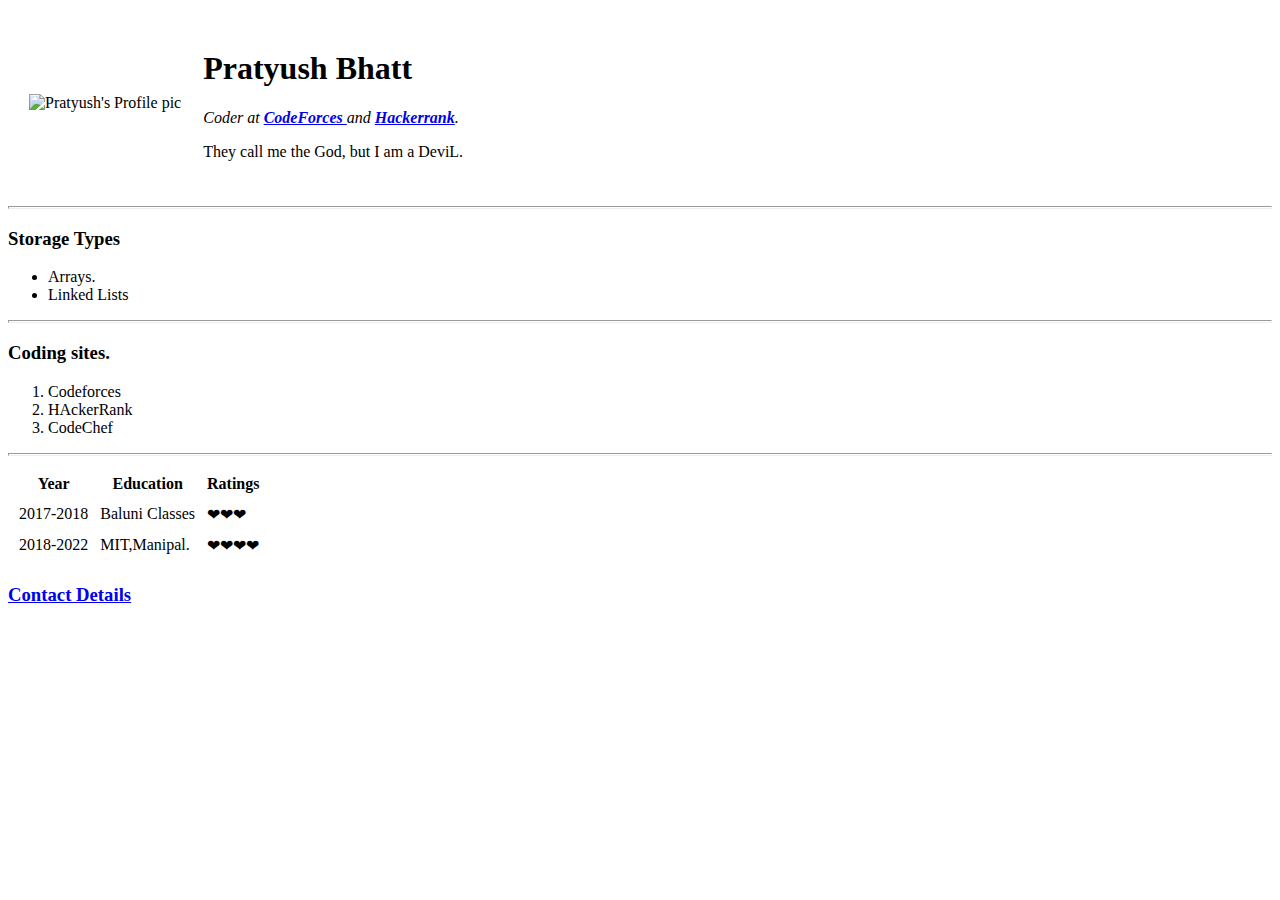
==== index.html @ c3ffd050 "Add files via upload" ====
<!DOCTYPE html>
<html lang="S" dir="ltr">

<head>
  <meta charset="utf-8">
  <title>Pratyush's Personal site.</title>
</head>

<body>
  <table cellspacing="20">
    <tr>
      <td> <img src="https://media1.popsugar-assets.com/files/thumbor/WFiGrIrry8-qNrcVGnk2UV3jKYA/fit-in/1024x1024/filters:format_auto-!!-:strip_icc-!!-/2019/11/11/732/n/44701584/9fcd52ed5dc98dbed17f26.17153609_/i/post-malone-hot-pictures.jpg"
          height="200" width="150" alt="Pratyush's Profile pic"></td>
      <td>
        <h1>Pratyush Bhatt</h1>
        <p><em>Coder at <strong><a href="https://codeforces.com/profile/LZD_DeViL0902">CodeForces </a></strong>and <strong><a href="https://www.hackerrank.com/dashboard">Hackerrank</a></strong>.</em></p>
        <p>They call me the God, but I am a DeviL.</p>
      </td>
    </tr>
  </table>

  <hr size="3" noshades>
  <h3>Storage Types</h3>
  <ul>
    <li>
      Arrays.
    </li>
    <li>
      Linked Lists
    </li>
  </ul>
  <hr size="3" noshades>
  <h3>Coding sites.</h3>
  <ol>
    <li>
      Codeforces
    </li>
    <li>HAckerRank</li>
    <li>CodeChef</li>
  </ol>
  <hr size="3" noshades>
  <table cellspacing="10">
    <thead>
      <tr>
        <th>Year</th>
        <th>Education</th>
        <th>Ratings</th>
      </tr>
    </thead>
    <tbody>
      <tr>
        <td>2017-2018</td>
        <td>Baluni Classes</td>
        <td>❤❤❤</td>
      </tr>
      <tr>
        <td>2018-2022</td>
        <td>MIT,Manipal.</td>
        <td>❤❤❤❤</td>
      </tr>
    </tbody>
  </table>
  <a href="Contacts.html">
    <h3>Contact Details</h3>
  </a>
</body>

</html>
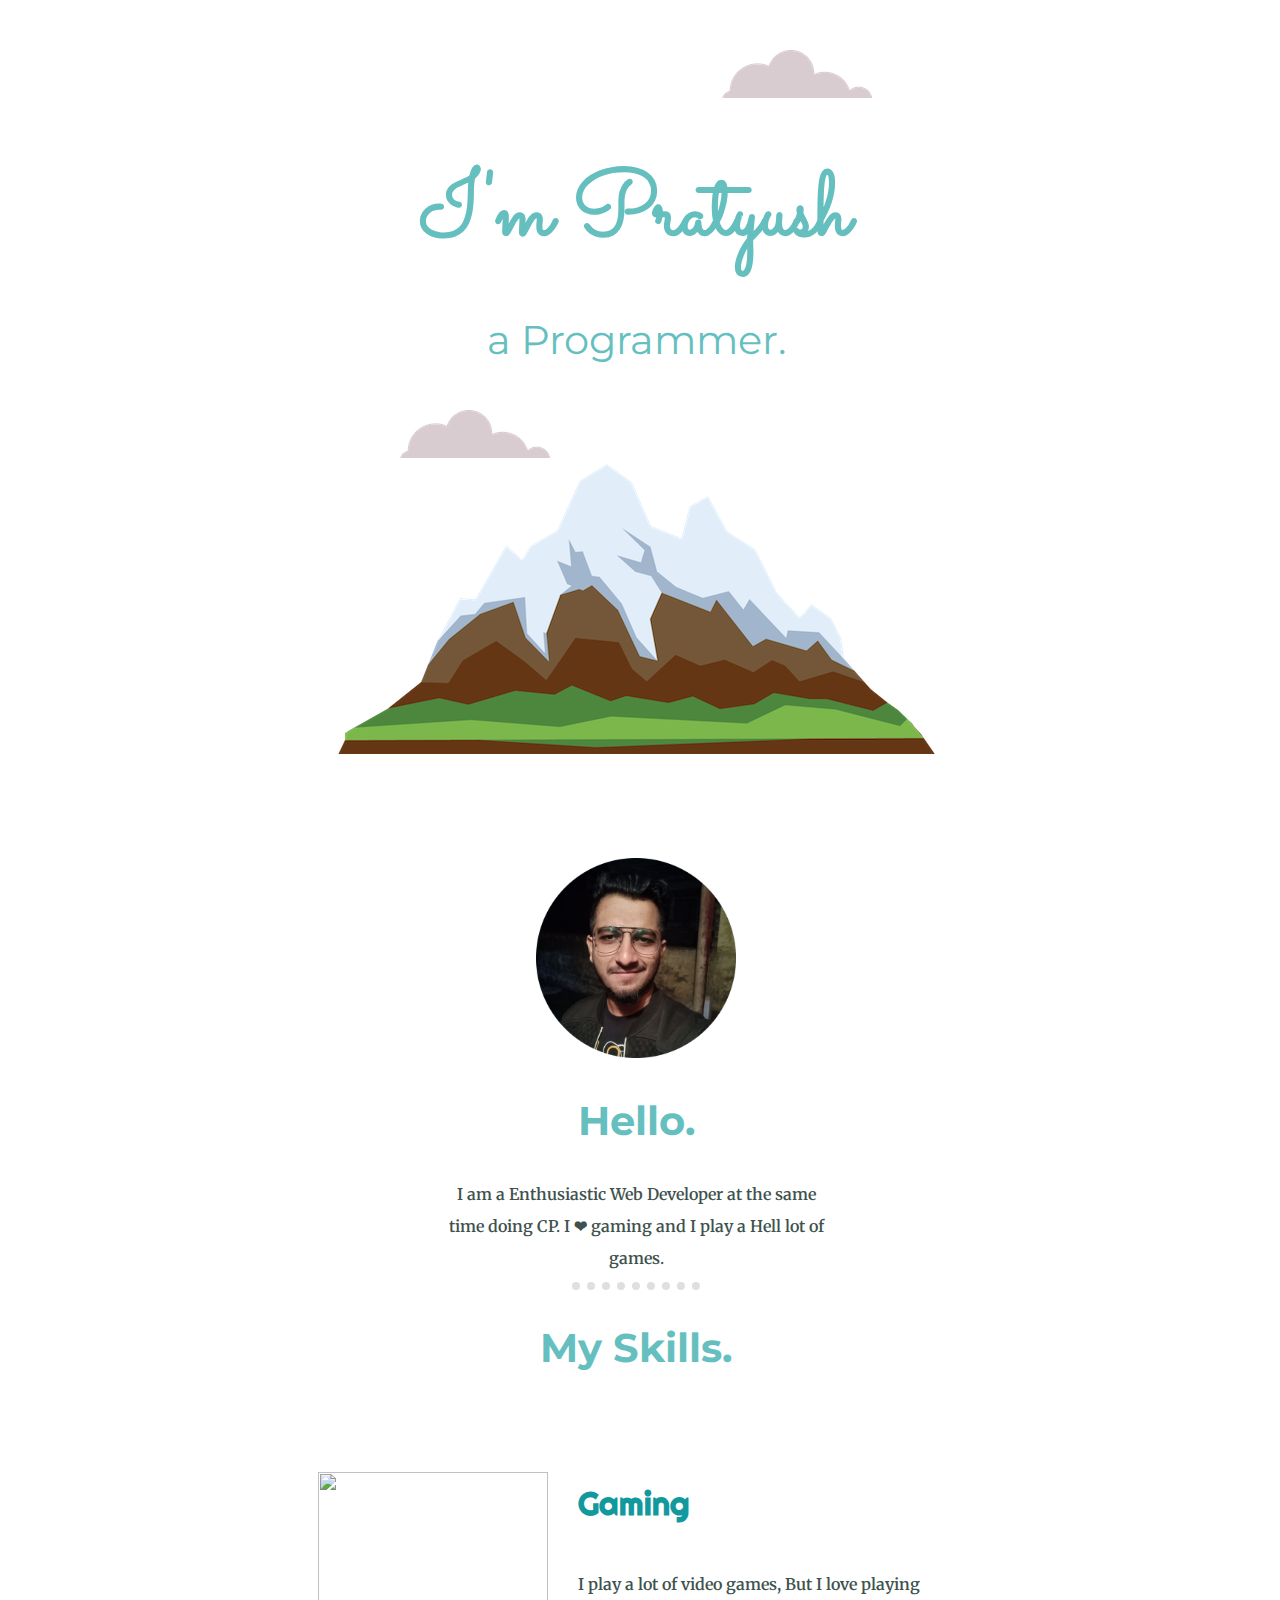
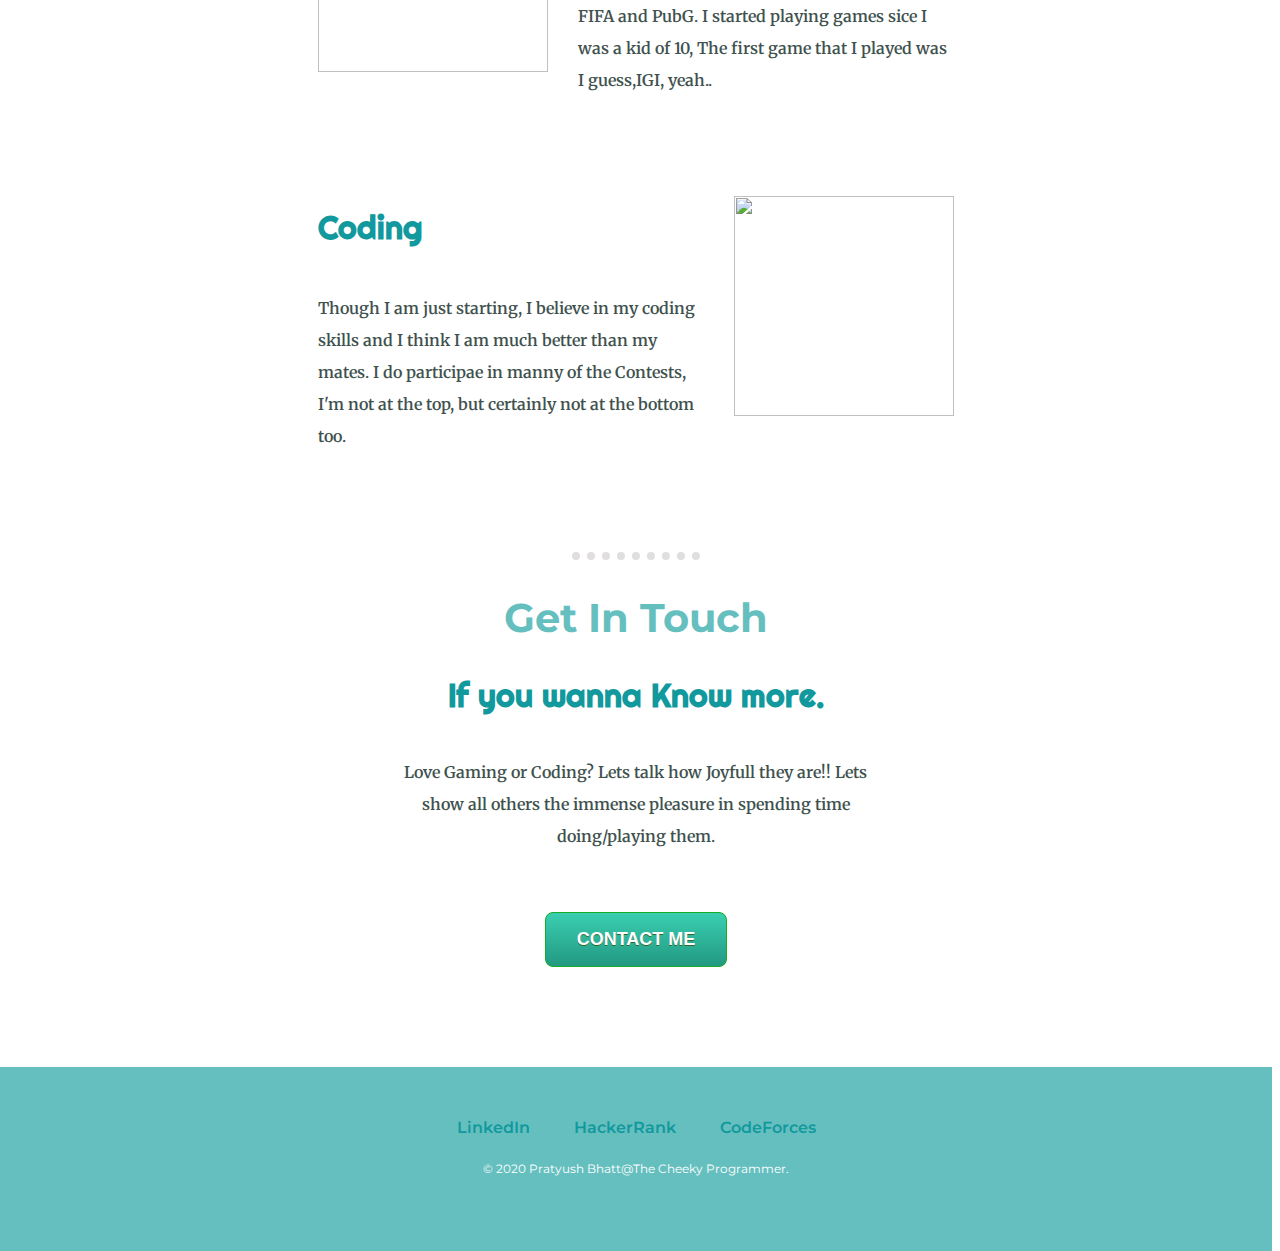
==== commit 52a32019: "Add files via upload" ====
--- a/index.html
+++ b/index.html
@@ -1,68 +1,62 @@
 <!DOCTYPE html>
-<html lang="S" dir="ltr">
+<html>
 
 <head>
   <meta charset="utf-8">
-  <title>Pratyush's Personal site.</title>
+  <title>Pratyush Bhatt</title>
+  <link rel="stylesheet" href="css/styles.css">
+  <link rel="icon" href="favicon.ico">
+<link href="https://fonts.googleapis.com/css2?family=Merriweather:wght@300&family=Montserrat&family=Righteous&family=Sacramento&display=swap" rel="stylesheet">
 </head>
 
 <body>
-  <table cellspacing="20">
-    <tr>
-      <td> <img src="https://media1.popsugar-assets.com/files/thumbor/WFiGrIrry8-qNrcVGnk2UV3jKYA/fit-in/1024x1024/filters:format_auto-!!-:strip_icc-!!-/2019/11/11/732/n/44701584/9fcd52ed5dc98dbed17f26.17153609_/i/post-malone-hot-pictures.jpg"
-          height="200" width="150" alt="Pratyush's Profile pic"></td>
-      <td>
-        <h1>Pratyush Bhatt</h1>
-        <p><em>Coder at <strong><a href="https://codeforces.com/profile/LZD_DeViL0902">CodeForces </a></strong>and <strong><a href="https://www.hackerrank.com/dashboard">Hackerrank</a></strong>.</em></p>
-        <p>They call me the God, but I am a DeviL.</p>
-      </td>
-    </tr>
-  </table>
+  <div class="top-container">
+    <img class="top-cloud" src="images/cloud.png" alt="cloud-Image">
+    <h1 class="name">I'm Pratyush</h1>
+    <h2 class="Programmer" >a Programmer.</h2>
+    <img src="images/cloud.png" class="bottom-cloud" alt="cloud-Image">
+    <img src="images/mountain.png" alt="Mountain-image">
+  </div>
+  <div class="middle-container">
+    <div class="profile">
+      <img src="pratyush2_edits.png" alt="" class="profiles">
+      <h2>Hello.</h2>
+      <p class="intro">I am a Enthusiastic Web Developer at the same time doing CP.
+      I ❤ gaming and I play a Hell lot of games.</p>
+    </div>
+    <hr>
+    <div class="skills">
+      <h2>My Skills.</h2>
+      <div class="skill-row">
+        <img class="Gaming" src="https://e00-marca.uecdn.es/assets/multimedia/imagenes/2019/04/21/15558324690971.jpg" alt="">
+        <h3>Gaming</h3>
+        <p class="desc-gaming">I play a lot of video games, But I love playing FIFA and PubG.
+        I started playing games sice I was a kid of 10, The first game that I played was I guess,IGI, yeah..</p>
+      </div>
+      <div class="skill-row">
+        <img class="coding" src="https://media.giphy.com/media/10zxDv7Hv5RF9C/giphy.gif" alt="">
+        <h3>Coding</h3>
+        <p class="desc-Coding">Though I am just starting, I believe in my coding skills and I think I am much better than my mates.
+          I do participae in manny of the Contests, I'm not at the top, but certainly not at the bottom too.</p>
+      </div>
+    </div>
+    <hr>
+    <div class="contact-me">
+      <h2>Get In Touch</h2>
+      <h3>If you wanna Know more.</h3>
+      <p class="contact-message">Love Gaming or Coding? Lets talk how Joyfull they are!! Lets show all others the immense pleasure in spending time doing/playing them.</p>
+      <a href="mailto:pratyushbhatt1617@gmail.com" class="btn">CONTACT ME</a>
+    </div>
+  </div>
 
-  <hr size="3" noshades>
-  <h3>Storage Types</h3>
-  <ul>
-    <li>
-      Arrays.
-    </li>
-    <li>
-      Linked Lists
-    </li>
-  </ul>
-  <hr size="3" noshades>
-  <h3>Coding sites.</h3>
-  <ol>
-    <li>
-      Codeforces
-    </li>
-    <li>HAckerRank</li>
-    <li>CodeChef</li>
-  </ol>
-  <hr size="3" noshades>
-  <table cellspacing="10">
-    <thead>
-      <tr>
-        <th>Year</th>
-        <th>Education</th>
-        <th>Ratings</th>
-      </tr>
-    </thead>
-    <tbody>
-      <tr>
-        <td>2017-2018</td>
-        <td>Baluni Classes</td>
-        <td>❤❤❤</td>
-      </tr>
-      <tr>
-        <td>2018-2022</td>
-        <td>MIT,Manipal.</td>
-        <td>❤❤❤❤</td>
-      </tr>
-    </tbody>
-  </table>
-  <a href="Contacts.html">
-    <h3>Contact Details</h3>
-  </a>
+
+  <div class="bottom-container">
+    <a class="footer-link" href="https://www.linkedin.com/in/pratyush-bhatt-3853391a7/">LinkedIn</a>
+    <a class="footer-link" href="https://www.hackerrank.com/LZD_DeViL0902">HackerRank</a>
+    <a class="footer-link" href="https://codeforces.com/profile/LZD_DeViL0902">CodeForces</a>
+    <p class="last">© 2020 Pratyush Bhatt@The Cheeky Programmer.</p>
+  </div>
+
 </body>
 
 </html>
--- a/css/styles.css
+++ b/css/styles.css
@@ -0,0 +1,177 @@
+body {
+  margin-left: 0;
+  margin-top: 0;
+  margin-bottom:0;
+  text-align: center;
+  font-family: 'Merriweather', serif;
+  color: #40514E;
+  font-weight: 600;
+}
+
+h1 {
+  margin: 50px auto 0 auto;
+  /* circle shorhand S,T,R,B,L*/
+  /* top right bottom left--clockwise*/
+  font-family: 'Sacramento', cursive;
+  font-size: 5.625rem;
+  /*1em=100%=16px;   using rem here, just in case to avoid body's or any above level applied em to get added to this...*/
+  /*  width: 10%;
+  margin:0 auto 0 auto;
+  */
+  color: #66BFBF;
+}
+
+h2 {
+  font-family: 'Montserrat', sans-serif;
+  font-size: 2.5rem;
+  color: #66BFBF;
+}
+
+h3 {
+  font-family: 'Righteous', cursive;
+  font-size: 2em;
+  color: #11999E;
+}
+
+a {
+  color: #11999E;
+}
+
+hr {
+  border: dotted;
+  border-width: 0 0 8px 0;
+  width: 10%;
+  color: #e0dede;
+}
+
+p {
+  line-height: 2;
+}
+
+/* CLASSES----------------------*/
+.top-container {
+  /*  background-color: #89c9b8;*/
+  position: relative;
+  padding-top: 100px;
+}
+
+.name {
+  /*line-height:2;
+  */
+}
+
+.Programmer {
+  font-weight: normal;
+  /*  line-height: 2;
+*/
+}
+
+.middle-container {
+  padding: 100px 0;
+}
+
+.bottom-container {
+  background-color: #66BFBF;
+  padding: 50px 50px 50px 50px;
+  color: #66BFBF;
+}
+
+.pro {
+  text-decoration: underline;
+}
+
+.top-cloud {
+  position: absolute;
+  right: 400px;
+  top: 50px;
+}
+
+.bottom-cloud {
+  position: absolute;
+  left: 400px;
+  bottom: 300px;
+}
+
+.profiles {
+  width: 200px;
+  height: 200px;
+}
+
+.coding {
+  width: 220px;
+  height: 220px;
+  float: right;
+  margin-left: 30px;
+}
+
+.Gaming {
+  width: 230px;
+  height: 200px;
+  float: left;
+  margin-right: 30px;
+}
+
+.skill-row {
+  width: 50%;
+  margin: 100px auto 100px auto;
+  text-align: left;
+  line-height: 2;
+}
+
+.footer-link {
+  margin:10px 20px;
+  text-decoration: none;
+  font-family: 'Montserrat', sans-serif;
+}
+.footer-link:hover{
+  color:#EAF6F6;
+}
+.last {
+  font-size: 0.75rem;
+  color:white;
+  font-weight:normal;
+  font-family: 'Montserrat', sans-serif;
+  margin:20px 10px;
+}
+
+.intro {
+  width: 30%;
+  margin: 0 auto 0 auto;
+}
+
+.contact-message {
+  width: 40%;
+  margin: 40px auto 60px auto;
+  /*you can write 40px auto 60px also, here auto is for left and right*/
+}
+.btn {
+	background:linear-gradient(to bottom, #39ccaf 5%, #229981 100%);
+	background-color:#39ccaf;
+	border-radius:8px;
+	border:1px solid #18ab29;
+	display:inline-block;
+	cursor:pointer;
+	color:#ffffff;
+	font-family:Arial;
+	font-size:18px;
+	padding:16px 31px;
+	text-decoration:none;
+	text-shadow:0px 1px 0px #2f6627;
+}
+.btn:hover {
+	background:linear-gradient(to bottom, #229981 5%, #39ccaf 100%);
+	background-color:#229981;
+}
+
+
+
+/*
+.desc-gaming{
+  clear:left; // clears the left margin, and hence making the text sit below the image
+}
+
+.desc-Coding{
+  clear:right;
+  //clears the right margin, an text sits below image.
+}
+*/
